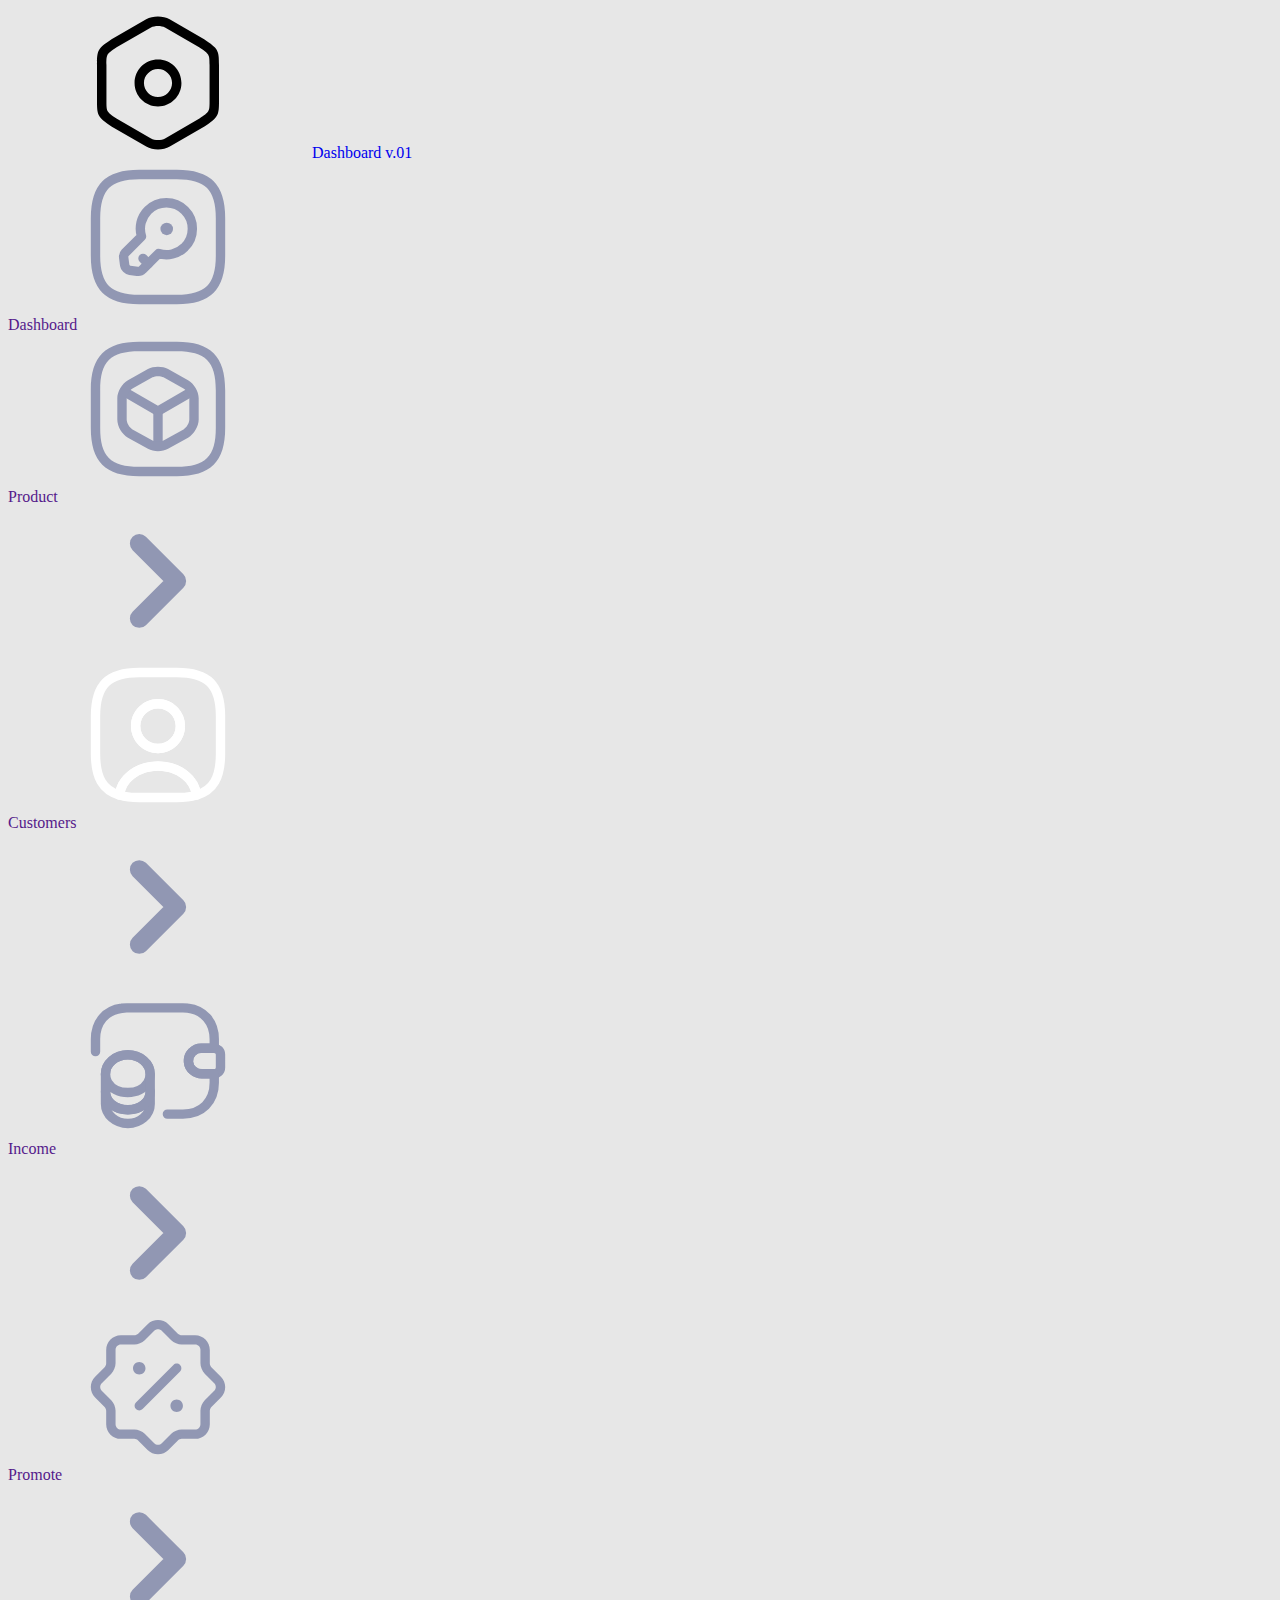
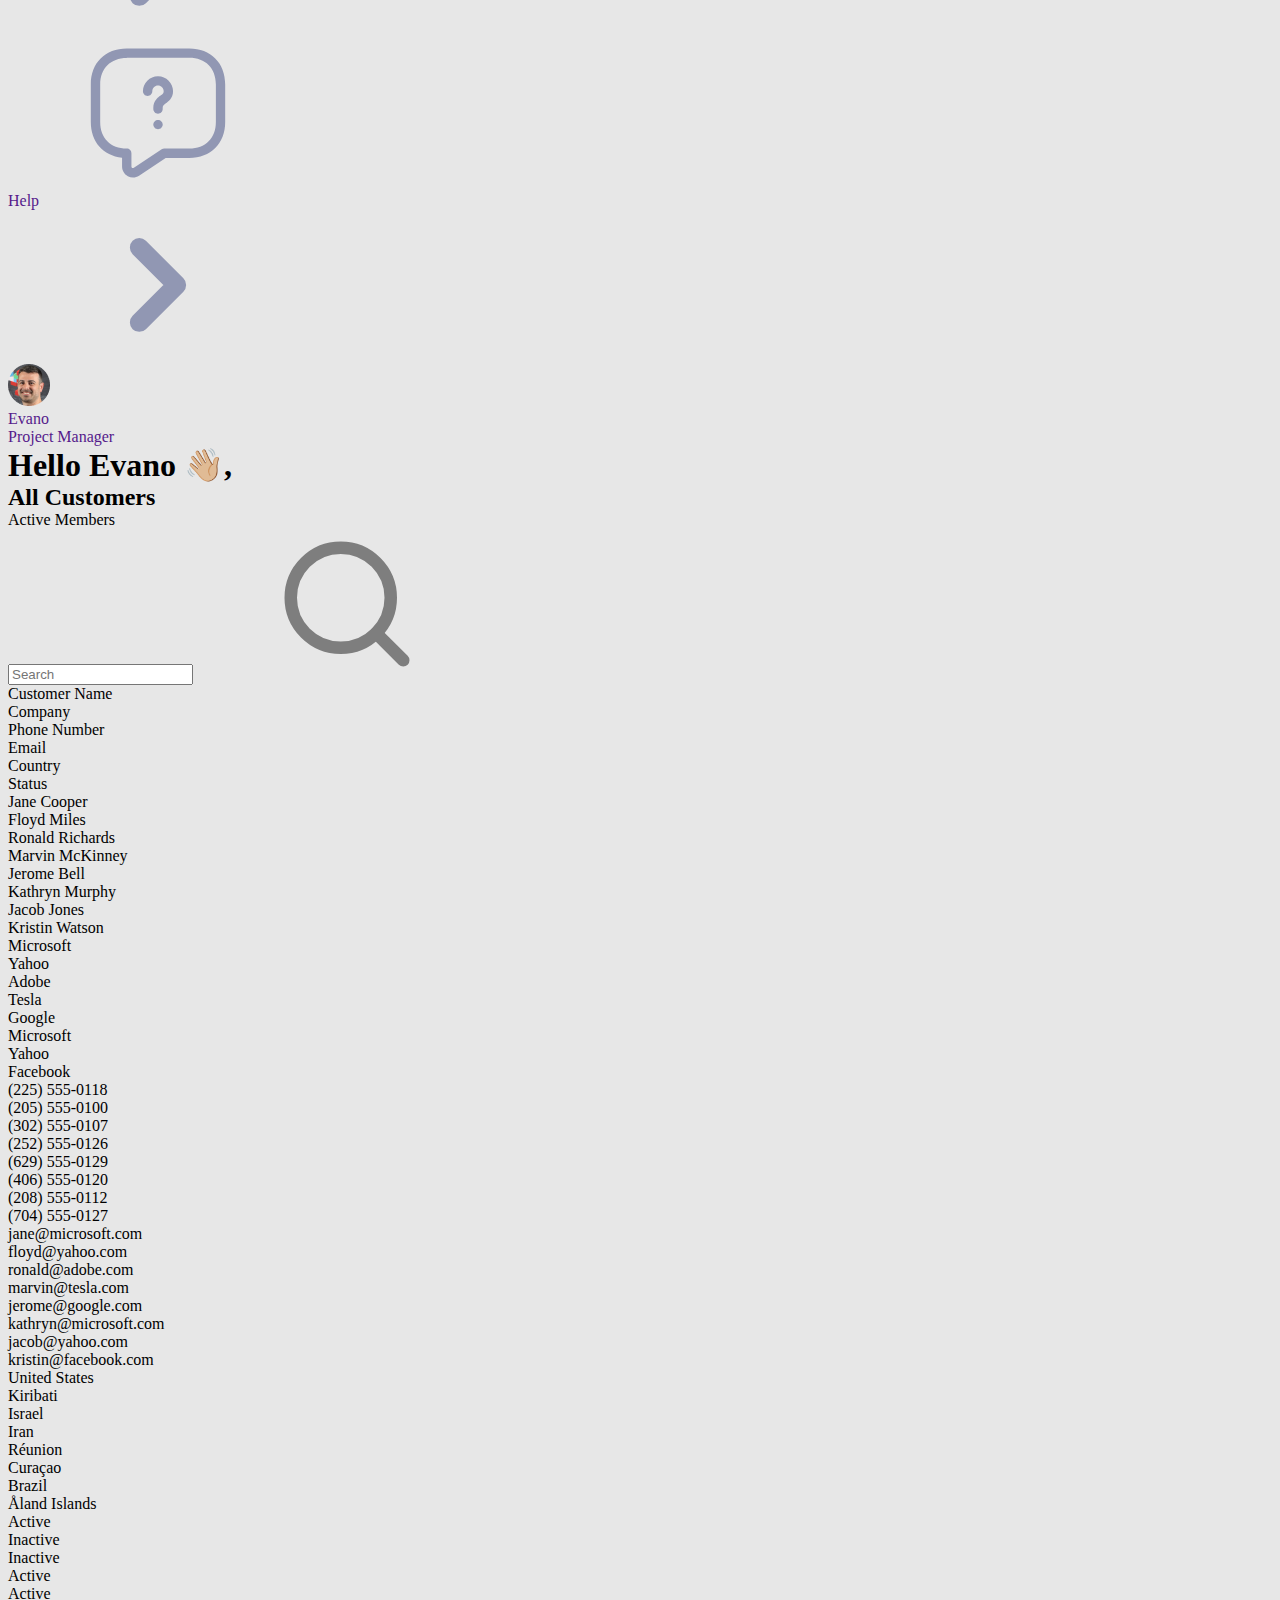
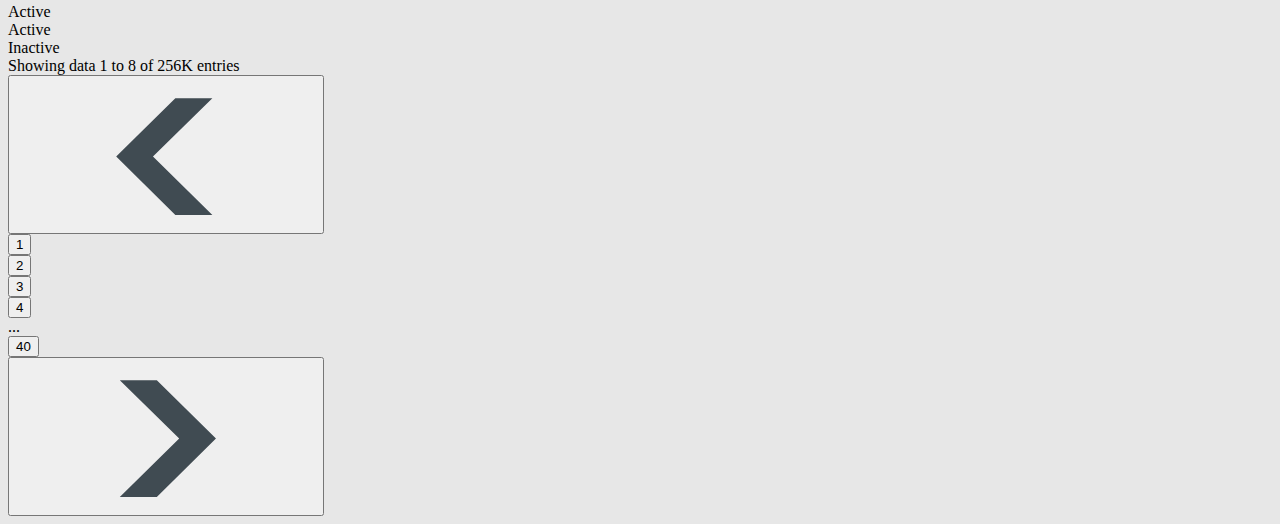
==== index.html @ 3031f9e2 "add markup, files, settings" ====
<!DOCTYPE html>
<html lang="en">
  <head>
    <meta charset="UTF-8" />
    <meta http-equiv="X-UA-Compatible" content="IE=edge" />
    <meta name="viewport" content="width=device-width, initial-scale=1.0" />
    <title>Dashboard</title>
    <link rel="stylesheet" href="./css/main.min.css" />
  </head>
  <body>
    <section class="main-section">
      <div class="menu">
        <nav class="menu__navigation">
          <a href="index.html" class="menu__logo link">
            <svg class="menu__logo-icon">
              <use href="./images/sprite.svg#logo-icon"></use>
            </svg>
            <span class="menu__logo-text">Dashboard</span>
            <span class="menu__logo-version">v.01</span>
          </a>

          <ul class="menu__list list">
            <li class="menu__list-item">
              <a href="" class="link">
                <svg><use href="./images/sprite.svg#dashboard-icon"></use></svg>
                <p>Dashboard</p>
              </a>
            </li>
            <li class="menu__list-item">
              <a href="" class="link">
                <svg><use href="./images/sprite.svg#product-icon"></use></svg>
                <p>Product</p>
                <svg>
                  <use href="./images/sprite.svg#menu-arrow-icon"></use>
                </svg>
              </a>
            </li>
            <li class="menu__list-item">
              <a href="" class="link">
                <svg><use href="./images/sprite.svg#customers-icon"></use></svg>
                <p>Customers</p>
                <svg>
                  <use href="./images/sprite.svg#menu-arrow-icon"></use>
                </svg>
              </a>
            </li>
            <li class="menu__list-item">
              <a href="" class="link">
                <svg><use href="./images/sprite.svg#income-icon"></use></svg>
                <p>Income</p>
                <svg>
                  <use href="./images/sprite.svg#menu-arrow-icon"></use>
                </svg>
              </a>
            </li>
            <li class="menu__list-item">
              <a href="" class="link">
                <svg><use href="./images/sprite.svg#promote-icon"></use></svg>
                <p>Promote</p>
                <svg>
                  <use href="./images/sprite.svg#menu-arrow-icon"></use>
                </svg>
              </a>
            </li>
            <li class="menu__list-item">
              <a href="" class="link">
                <svg><use href="./images/sprite.svg#help-icon"></use></svg>
                <p>Help</p>
                <svg>
                  <use href="./images/sprite.svg#menu-arrow-icon"></use>
                </svg>
              </a>
            </li>
          </ul>
        </nav>

        <div class="menu__user">
          <a href="" class="link">
            <img
              class="menu__user-photo"
              src="./images/user-photo.png"
              alt="user-photo"
            />
            <p class="menu__user-name">Evano</p>
            <p class="menu__user-position">Project Manager</p>
          </a>
        </div>
      </div>

      <div class="main">
        <h1 class="main__greeting">Hello Evano 👋🏼,</h1>

        <div class="main__customers">
          <div class="main__customers-header">
            <h2 class="main__customers-title">All Customers</h2>
            <p class="main__customers-active">Active Members</p>

            <div class="main__customers-input-div">
              <input
                type="text"
                class="main__customers-input"
                placeholder="Search"
              />
              <svg class="main__customers-input-icon">
                <use href="./images/sprite.svg#search-icon"></use>
              </svg>
            </div>
          </div>

          <div class="main__customers-main">
            <ul class="main__customers-column-names list">
              <li class="main__customers-column-name-item">
                <p>Customer Name</p>
              </li>
              <li class="main__customers-column-name-item">
                <p>Company</p>
              </li>
              <li class="main__customers-column-name-item">
                <p>Phone Number</p>
              </li>
              <li class="main__customers-column-name-item">
                <p>Email</p>
              </li>
              <li class="main__customers-column-name-item">
                <p>Country</p>
              </li>
              <li class="main__customers-column-name-item">
                <p>Status</p>
              </li>
            </ul>

            <ul class="main__customers-columns list">
              <li class="main__customers-column-values">
                <ul class="list">
                  <li class="main__customers-column-item-value">
                    <p>Jane Cooper</p>
                  </li>
                  <li class="main__customers-column-item-value">
                    <p>Floyd Miles</p>
                  </li>
                  <li class="main__customers-column-item-value">
                    <p>Ronald Richards</p>
                  </li>
                  <li class="main__customers-column-item-value">
                    <p>Marvin McKinney</p>
                  </li>
                  <li class="main__customers-column-item-value">
                    <p>Jerome Bell</p>
                  </li>
                  <li class="main__customers-column-item-value">
                    <p>Kathryn Murphy</p>
                  </li>
                  <li class="main__customers-column-item-value">
                    <p>Jacob Jones</p>
                  </li>
                  <li class="main__customers-column-item-value">
                    <p>Kristin Watson</p>
                  </li>
                </ul>
              </li>
              <li class="main__customers-column-values">
                <ul class="list">
                  <li class="main__customers-column-item-value">
                    <p>Microsoft</p>
                  </li>
                  <li class="main__customers-column-item-value">
                    <p>Yahoo</p>
                  </li>
                  <li class="main__customers-column-item-value">
                    <p>Adobe</p>
                  </li>
                  <li class="main__customers-column-item-value">
                    <p>Tesla</p>
                  </li>
                  <li class="main__customers-column-item-value">
                    <p>Google</p>
                  </li>
                  <li class="main__customers-column-item-value">
                    <p>Microsoft</p>
                  </li>
                  <li class="main__customers-column-item-value">
                    <p>Yahoo</p>
                  </li>
                  <li class="main__customers-column-item-value">
                    <p>Facebook</p>
                  </li>
                </ul>
              </li>
              <li class="main__customers-column-values">
                <ul class="list">
                  <li class="main__customers-column-item-value">
                    <p>(225) 555-0118</p>
                  </li>
                  <li class="main__customers-column-item-value">
                    <p>(205) 555-0100</p>
                  </li>
                  <li class="main__customers-column-item-value">
                    <p>(302) 555-0107</p>
                  </li>
                  <li class="main__customers-column-item-value">
                    <p>(252) 555-0126</p>
                  </li>
                  <li class="main__customers-column-item-value">
                    <p>(629) 555-0129</p>
                  </li>
                  <li class="main__customers-column-item-value">
                    <p>(406) 555-0120</p>
                  </li>
                  <li class="main__customers-column-item-value">
                    <p>(208) 555-0112</p>
                  </li>
                  <li class="main__customers-column-item-value">
                    <p>(704) 555-0127</p>
                  </li>
                </ul>
              </li>
              <li class="main__customers-column-values">
                <ul class="list">
                  <li class="main__customers-column-item-value">
                    <p>jane@microsoft.com</p>
                  </li>
                  <li class="main__customers-column-item-value">
                    <p>floyd@yahoo.com</p>
                  </li>
                  <li class="main__customers-column-item-value">
                    <p>ronald@adobe.com</p>
                  </li>
                  <li class="main__customers-column-item-value">
                    <p>marvin@tesla.com</p>
                  </li>
                  <li class="main__customers-column-item-value">
                    <p>jerome@google.com</p>
                  </li>
                  <li class="main__customers-column-item-value">
                    <p>kathryn@microsoft.com</p>
                  </li>
                  <li class="main__customers-column-item-value">
                    <p>jacob@yahoo.com</p>
                  </li>
                  <li class="main__customers-column-item-value">
                    <p>kristin@facebook.com</p>
                  </li>
                </ul>
              </li>
              <li class="main__customers-column-values">
                <ul class="list">
                  <li class="main__customers-column-item-value">
                    <p>United States</p>
                  </li>
                  <li class="main__customers-column-item-value">
                    <p>Kiribati</p>
                  </li>
                  <li class="main__customers-column-item-value">
                    <p>Israel</p>
                  </li>
                  <li class="main__customers-column-item-value"><p>Iran</p></li>
                  <li class="main__customers-column-item-value">
                    <p>Réunion</p>
                  </li>
                  <li class="main__customers-column-item-value">
                    <p>Curaçao</p>
                  </li>
                  <li class="main__customers-column-item-value">
                    <p>Brazil</p>
                  </li>
                  <li class="main__customers-column-item-value">
                    <p>Åland Islands</p>
                  </li>
                </ul>
              </li>
              <li class="main__customers-column-values">
                <ul class="list">
                  <li class="main__customers-column-item-value">
                    <p>Active</p>
                  </li>
                  <li class="main__customers-column-item-value">
                    <p>Inactive</p>
                  </li>
                  <li class="main__customers-column-item-value">
                    <p>Inactive</p>
                  </li>
                  <li class="main__customers-column-item-value">
                    <p>Active</p>
                  </li>
                  <li class="main__customers-column-item-value">
                    <p>Active</p>
                  </li>
                  <li class="main__customers-column-item-value">
                    <p>Active</p>
                  </li>
                  <li class="main__customers-column-item-value">
                    <p>Active</p>
                  </li>
                  <li class="main__customers-column-item-value">
                    <p>Inactive</p>
                  </li>
                </ul>
              </li>
            </ul>
          </div>

          <div class="main__customers-footer">
            <p class="main__showing-data">
              Showing data 1 to 8 of 256K entries
            </p>

            <ul class="main__pagination list">
              <li class="main__pagination-item">
                <button class="main__pagination-btn">
                  <svg>
                    <use href="./images/sprite.svg#page-left-icon"></use>
                  </svg>
                </button>
              </li>
              <li class="main__pagination-item">
                <button class="main__pagination-btn">1</button>
              </li>
              <li class="main__pagination-item">
                <button class="main__pagination-btn">2</button>
              </li>
              <li class="main__pagination-item">
                <button class="main__pagination-btn">3</button>
              </li>
              <li class="main__pagination-item">
                <button class="main__pagination-btn">4</button>
              </li>
              <li class="main__pagination-item">...</li>
              <li class="main__pagination-item">
                <button class="main__pagination-btn">40</button>
              </li>
              <li class="main__pagination-item">
                <button class="main__pagination-btn">
                  <svg>
                    <use href="./images/sprite.svg#page-right-icon"></use>
                  </svg>
                </button>
              </li>
            </ul>
          </div>
        </div>
      </div>
    </section>
  </body>
</html>
---- css/main.min.css ----
:root{--color-contrast: #5932EA;--dark-text-color: #000;--primary-transition: 250ms cubic-bezier(0.4, 0, 0.2, 1);--primary-transition-dur: 250ms;--primary-transition-timing-func: cubic-bezier(0.4, 0, 0.2, 1)}.visually-hidden{position:absolute;white-space:nowrap;width:1px;height:1px;overflow:hidden;border:0;padding:0;clip:rect(0 0 0 0);clip-path:inset(50%);margin:-1px}body{background-color:#e7e7e7}h1,h2,h3,h4,h5,h6,p{margin-top:0;margin-bottom:0}ul{margin-top:0;margin-bottom:0;padding-left:0}.img{display:block;max-width:100%;height:auto}.link{text-decoration:none}.list{list-style:none}.button{cursor:pointer;border:none}/*# sourceMappingURL=main.min.css.map */
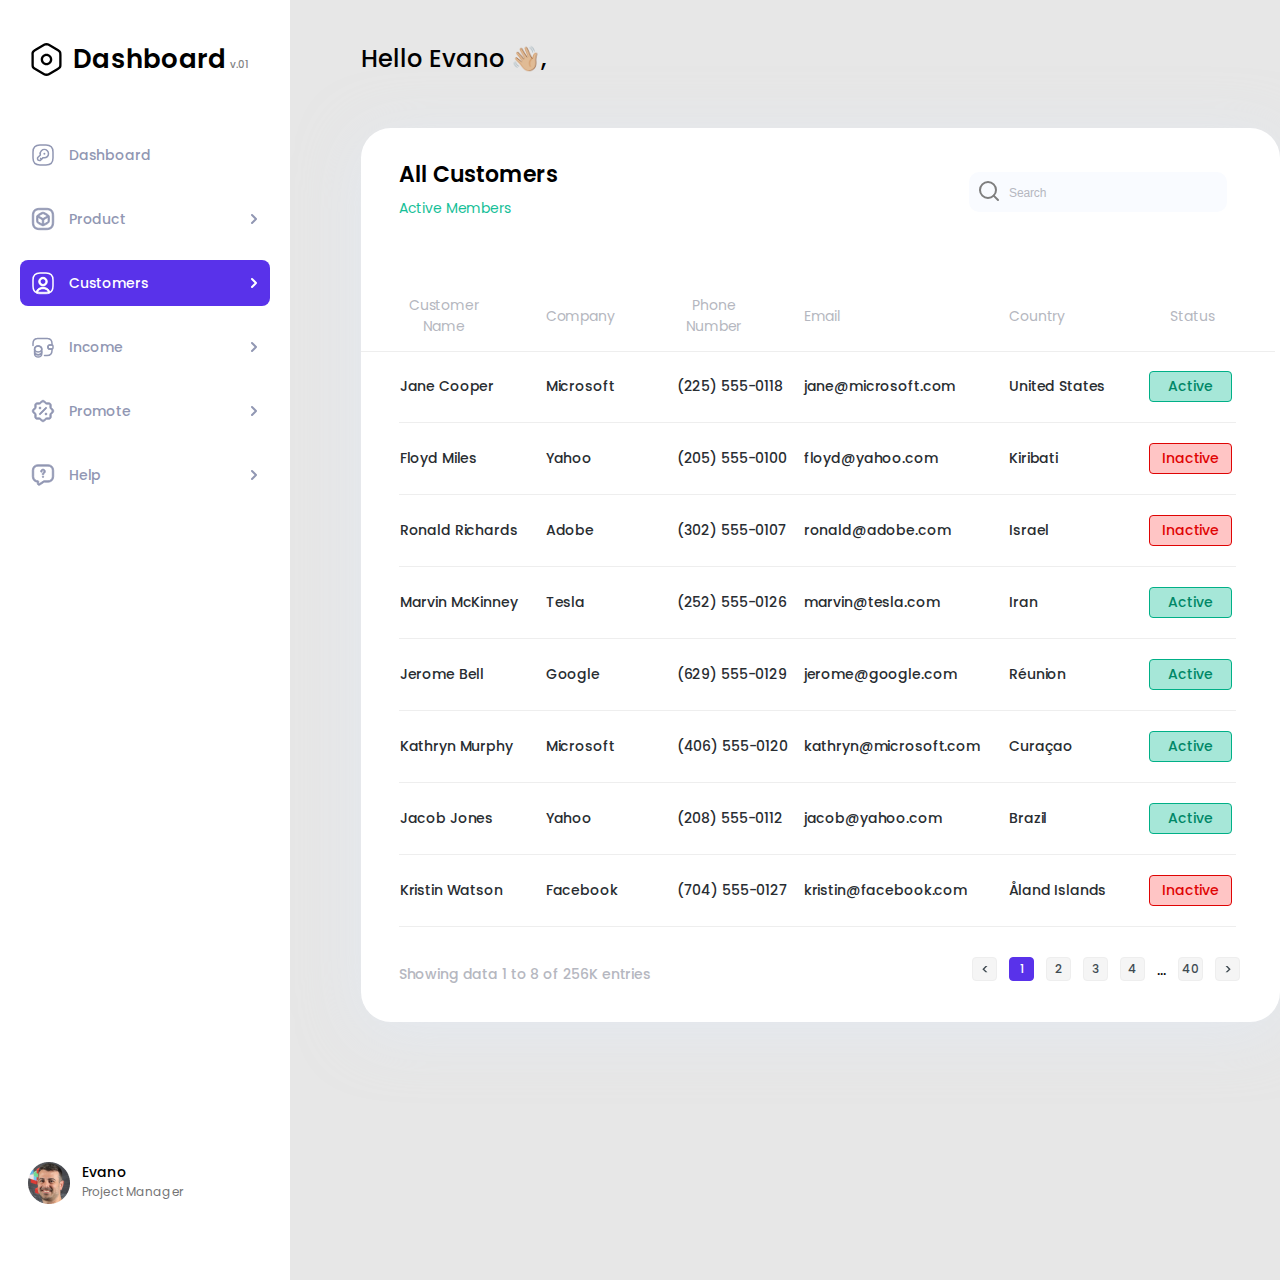
==== commit d5c98ad9: "desktop styles" ====
--- a/index.html
+++ b/index.html
@@ -5,68 +5,88 @@
     <meta http-equiv="X-UA-Compatible" content="IE=edge" />
     <meta name="viewport" content="width=device-width, initial-scale=1.0" />
     <title>Dashboard</title>
+    <link rel="preconnect" href="https://fonts.googleapis.com" />
+    <link rel="preconnect" href="https://fonts.gstatic.com" crossorigin />
+    <link
+      href="https://fonts.googleapis.com/css2?family=Poppins:wght@400;500;600&display=swap"
+      rel="stylesheet"
+    />
     <link rel="stylesheet" href="./css/main.min.css" />
   </head>
   <body>
     <section class="main-section">
       <div class="menu">
         <nav class="menu__navigation">
-          <a href="index.html" class="menu__logo link">
-            <svg class="menu__logo-icon">
-              <use href="./images/sprite.svg#logo-icon"></use>
-            </svg>
-            <span class="menu__logo-text">Dashboard</span>
-            <span class="menu__logo-version">v.01</span>
-          </a>
+          <div class="menu__logo">
+            <a href="index.html" class="menu__logo-link link">
+              <svg class="menu__logo-icon">
+                <use href="./images/sprite.svg#logo-icon"></use>
+              </svg>
+              <p class="menu__logo-text">Dashboard</p>
+            </a>
+            <p class="menu__logo-version">v.01</p>
+          </div>
 
           <ul class="menu__list list">
             <li class="menu__list-item">
-              <a href="" class="link">
-                <svg><use href="./images/sprite.svg#dashboard-icon"></use></svg>
-                <p>Dashboard</p>
-              </a>
-            </li>
-            <li class="menu__list-item">
-              <a href="" class="link">
-                <svg><use href="./images/sprite.svg#product-icon"></use></svg>
-                <p>Product</p>
-                <svg>
-                  <use href="./images/sprite.svg#menu-arrow-icon"></use>
-                </svg>
-              </a>
-            </li>
-            <li class="menu__list-item">
-              <a href="" class="link">
-                <svg><use href="./images/sprite.svg#customers-icon"></use></svg>
-                <p>Customers</p>
-                <svg>
-                  <use href="./images/sprite.svg#menu-arrow-icon"></use>
-                </svg>
-              </a>
-            </li>
-            <li class="menu__list-item">
-              <a href="" class="link">
-                <svg><use href="./images/sprite.svg#income-icon"></use></svg>
-                <p>Income</p>
-                <svg>
-                  <use href="./images/sprite.svg#menu-arrow-icon"></use>
-                </svg>
-              </a>
-            </li>
-            <li class="menu__list-item">
-              <a href="" class="link">
-                <svg><use href="./images/sprite.svg#promote-icon"></use></svg>
-                <p>Promote</p>
-                <svg>
-                  <use href="./images/sprite.svg#menu-arrow-icon"></use>
-                </svg>
-              </a>
-            </li>
-            <li class="menu__list-item">
-              <a href="" class="link">
-                <svg><use href="./images/sprite.svg#help-icon"></use></svg>
-                <p>Help</p>
-                <svg>
+              <a href="" class="menu__list-link link">
+                <svg class="menu__list-icon">
+                  <use href="./images/sprite.svg#dashboard-icon"></use>
+                </svg>
+                <p class="menu__list-text">Dashboard</p>
+              </a>
+            </li>
+            <li class="menu__list-item">
+              <a href="" class="menu__list-link link">
+                <svg class="menu__list-icon">
+                  <use href="./images/sprite.svg#product-icon"></use>
+                </svg>
+                <p class="menu__list-text">Product</p>
+                <svg class="menu__list-arrow">
+                  <use href="./images/sprite.svg#menu-arrow-icon"></use>
+                </svg>
+              </a>
+            </li>
+            <li class="menu__list-item menu__list-item_pushed">
+              <a href="" class="menu__list-link link">
+                <svg class="menu__list-icon">
+                  <use href="./images/sprite.svg#customers-icon"></use>
+                </svg>
+                <p class="menu__list-text">Customers</p>
+                <svg class="menu__list-arrow">
+                  <use href="./images/sprite.svg#menu-arrow-icon"></use>
+                </svg>
+              </a>
+            </li>
+            <li class="menu__list-item">
+              <a href="" class="menu__list-link link">
+                <svg class="menu__list-icon">
+                  <use href="./images/sprite.svg#income-icon"></use>
+                </svg>
+                <p class="menu__list-text">Income</p>
+                <svg class="menu__list-arrow">
+                  <use href="./images/sprite.svg#menu-arrow-icon"></use>
+                </svg>
+              </a>
+            </li>
+            <li class="menu__list-item">
+              <a href="" class="menu__list-link link">
+                <svg class="menu__list-icon">
+                  <use href="./images/sprite.svg#promote-icon"></use>
+                </svg>
+                <p class="menu__list-text">Promote</p>
+                <svg class="menu__list-arrow">
+                  <use href="./images/sprite.svg#menu-arrow-icon"></use>
+                </svg>
+              </a>
+            </li>
+            <li class="menu__list-item">
+              <a href="" class="menu__list-link link">
+                <svg class="menu__list-icon">
+                  <use href="./images/sprite.svg#help-icon"></use>
+                </svg>
+                <p class="menu__list-text">Help</p>
+                <svg class="menu__list-arrow">
                   <use href="./images/sprite.svg#menu-arrow-icon"></use>
                 </svg>
               </a>
@@ -75,14 +95,16 @@
         </nav>
 
         <div class="menu__user">
-          <a href="" class="link">
+          <a href="" class="menu__user-link link">
             <img
               class="menu__user-photo"
               src="./images/user-photo.png"
               alt="user-photo"
             />
-            <p class="menu__user-name">Evano</p>
-            <p class="menu__user-position">Project Manager</p>
+            <div class="menu__user-text">
+              <p class="menu__user-name">Evano</p>
+              <p class="menu__user-position">Project Manager</p>
+            </div>
           </a>
         </div>
       </div>
@@ -92,8 +114,10 @@
 
         <div class="main__customers">
           <div class="main__customers-header">
-            <h2 class="main__customers-title">All Customers</h2>
-            <p class="main__customers-active">Active Members</p>
+            <div class="main__customers-text">
+              <h2 class="main__customers-title">All Customers</h2>
+              <p class="main__customers-active">Active Members</p>
+            </div>
 
             <div class="main__customers-input-div">
               <input
@@ -108,195 +132,96 @@
           </div>
 
           <div class="main__customers-main">
-            <ul class="main__customers-column-names list">
-              <li class="main__customers-column-name-item">
-                <p>Customer Name</p>
-              </li>
-              <li class="main__customers-column-name-item">
-                <p>Company</p>
-              </li>
-              <li class="main__customers-column-name-item">
-                <p>Phone Number</p>
-              </li>
-              <li class="main__customers-column-name-item">
-                <p>Email</p>
-              </li>
-              <li class="main__customers-column-name-item">
-                <p>Country</p>
-              </li>
-              <li class="main__customers-column-name-item">
-                <p>Status</p>
-              </li>
-            </ul>
-
-            <ul class="main__customers-columns list">
-              <li class="main__customers-column-values">
-                <ul class="list">
-                  <li class="main__customers-column-item-value">
-                    <p>Jane Cooper</p>
-                  </li>
-                  <li class="main__customers-column-item-value">
-                    <p>Floyd Miles</p>
-                  </li>
-                  <li class="main__customers-column-item-value">
-                    <p>Ronald Richards</p>
-                  </li>
-                  <li class="main__customers-column-item-value">
-                    <p>Marvin McKinney</p>
-                  </li>
-                  <li class="main__customers-column-item-value">
-                    <p>Jerome Bell</p>
-                  </li>
-                  <li class="main__customers-column-item-value">
-                    <p>Kathryn Murphy</p>
-                  </li>
-                  <li class="main__customers-column-item-value">
-                    <p>Jacob Jones</p>
-                  </li>
-                  <li class="main__customers-column-item-value">
-                    <p>Kristin Watson</p>
-                  </li>
-                </ul>
-              </li>
-              <li class="main__customers-column-values">
-                <ul class="list">
-                  <li class="main__customers-column-item-value">
-                    <p>Microsoft</p>
-                  </li>
-                  <li class="main__customers-column-item-value">
-                    <p>Yahoo</p>
-                  </li>
-                  <li class="main__customers-column-item-value">
-                    <p>Adobe</p>
-                  </li>
-                  <li class="main__customers-column-item-value">
-                    <p>Tesla</p>
-                  </li>
-                  <li class="main__customers-column-item-value">
-                    <p>Google</p>
-                  </li>
-                  <li class="main__customers-column-item-value">
-                    <p>Microsoft</p>
-                  </li>
-                  <li class="main__customers-column-item-value">
-                    <p>Yahoo</p>
-                  </li>
-                  <li class="main__customers-column-item-value">
-                    <p>Facebook</p>
-                  </li>
-                </ul>
-              </li>
-              <li class="main__customers-column-values">
-                <ul class="list">
-                  <li class="main__customers-column-item-value">
-                    <p>(225) 555-0118</p>
-                  </li>
-                  <li class="main__customers-column-item-value">
-                    <p>(205) 555-0100</p>
-                  </li>
-                  <li class="main__customers-column-item-value">
-                    <p>(302) 555-0107</p>
-                  </li>
-                  <li class="main__customers-column-item-value">
-                    <p>(252) 555-0126</p>
-                  </li>
-                  <li class="main__customers-column-item-value">
-                    <p>(629) 555-0129</p>
-                  </li>
-                  <li class="main__customers-column-item-value">
-                    <p>(406) 555-0120</p>
-                  </li>
-                  <li class="main__customers-column-item-value">
-                    <p>(208) 555-0112</p>
-                  </li>
-                  <li class="main__customers-column-item-value">
-                    <p>(704) 555-0127</p>
-                  </li>
-                </ul>
-              </li>
-              <li class="main__customers-column-values">
-                <ul class="list">
-                  <li class="main__customers-column-item-value">
-                    <p>jane@microsoft.com</p>
-                  </li>
-                  <li class="main__customers-column-item-value">
-                    <p>floyd@yahoo.com</p>
-                  </li>
-                  <li class="main__customers-column-item-value">
-                    <p>ronald@adobe.com</p>
-                  </li>
-                  <li class="main__customers-column-item-value">
-                    <p>marvin@tesla.com</p>
-                  </li>
-                  <li class="main__customers-column-item-value">
-                    <p>jerome@google.com</p>
-                  </li>
-                  <li class="main__customers-column-item-value">
-                    <p>kathryn@microsoft.com</p>
-                  </li>
-                  <li class="main__customers-column-item-value">
-                    <p>jacob@yahoo.com</p>
-                  </li>
-                  <li class="main__customers-column-item-value">
-                    <p>kristin@facebook.com</p>
-                  </li>
-                </ul>
-              </li>
-              <li class="main__customers-column-values">
-                <ul class="list">
-                  <li class="main__customers-column-item-value">
-                    <p>United States</p>
-                  </li>
-                  <li class="main__customers-column-item-value">
-                    <p>Kiribati</p>
-                  </li>
-                  <li class="main__customers-column-item-value">
-                    <p>Israel</p>
-                  </li>
-                  <li class="main__customers-column-item-value"><p>Iran</p></li>
-                  <li class="main__customers-column-item-value">
-                    <p>Réunion</p>
-                  </li>
-                  <li class="main__customers-column-item-value">
-                    <p>Curaçao</p>
-                  </li>
-                  <li class="main__customers-column-item-value">
-                    <p>Brazil</p>
-                  </li>
-                  <li class="main__customers-column-item-value">
-                    <p>Åland Islands</p>
-                  </li>
-                </ul>
-              </li>
-              <li class="main__customers-column-values">
-                <ul class="list">
-                  <li class="main__customers-column-item-value">
-                    <p>Active</p>
-                  </li>
-                  <li class="main__customers-column-item-value">
-                    <p>Inactive</p>
-                  </li>
-                  <li class="main__customers-column-item-value">
-                    <p>Inactive</p>
-                  </li>
-                  <li class="main__customers-column-item-value">
-                    <p>Active</p>
-                  </li>
-                  <li class="main__customers-column-item-value">
-                    <p>Active</p>
-                  </li>
-                  <li class="main__customers-column-item-value">
-                    <p>Active</p>
-                  </li>
-                  <li class="main__customers-column-item-value">
-                    <p>Active</p>
-                  </li>
-                  <li class="main__customers-column-item-value">
-                    <p>Inactive</p>
-                  </li>
-                </ul>
-              </li>
-            </ul>
+            <table class="main__customers-table">
+              <thead>
+                <tr class="main__customers-table-titles">
+                  <th class="main__customers-table-title-name">
+                    Customer Name
+                  </th>
+                  <th class="main__customers-table-title-company">Company</th>
+                  <th class="main__customers-table-title-phone">
+                    Phone Number
+                  </th>
+                  <th class="main__customers-table-title-email">Email</th>
+                  <th class="main__customers-table-title-country">Country</th>
+                  <th class="main__customers-table-title-status">Status</th>
+                </tr>
+              </thead>
+
+              <tbody>
+                <tr class="main__customers-table-item">
+                  <td>Jane Cooper</td>
+                  <td>Microsoft</td>
+                  <td>(225) 555-0118</td>
+                  <td>jane@microsoft.com</td>
+                  <td>United States</td>
+                  <td class="main__customers-table-item_active">Active</td>
+                </tr>
+
+                <tr class="main__customers-table-item">
+                  <td>Floyd Miles</td>
+                  <td>Yahoo</td>
+                  <td>(205) 555-0100</td>
+                  <td>floyd@yahoo.com</td>
+                  <td>Kiribati</td>
+                  <td class="main__customers-table-item_inactive">Inactive</td>
+                </tr>
+
+                <tr class="main__customers-table-item">
+                  <td>Ronald Richards</td>
+                  <td>Adobe</td>
+                  <td>(302) 555-0107</td>
+                  <td>ronald@adobe.com</td>
+                  <td>Israel</td>
+                  <td class="main__customers-table-item_inactive">Inactive</td>
+                </tr>
+
+                <tr class="main__customers-table-item">
+                  <td>Marvin McKinney</td>
+                  <td>Tesla</td>
+                  <td>(252) 555-0126</td>
+                  <td>marvin@tesla.com</td>
+                  <td>Iran</td>
+                  <td class="main__customers-table-item_active">Active</td>
+                </tr>
+
+                <tr class="main__customers-table-item">
+                  <td>Jerome Bell</td>
+                  <td>Google</td>
+                  <td>(629) 555-0129</td>
+                  <td>jerome@google.com</td>
+                  <td>Réunion</td>
+                  <td class="main__customers-table-item_active">Active</td>
+                </tr>
+
+                <tr class="main__customers-table-item">
+                  <td>Kathryn Murphy</td>
+                  <td>Microsoft</td>
+                  <td>(406) 555-0120</td>
+                  <td>kathryn@microsoft.com</td>
+                  <td>Curaçao</td>
+                  <td class="main__customers-table-item_active">Active</td>
+                </tr>
+
+                <tr class="main__customers-table-item">
+                  <td>Jacob Jones</td>
+                  <td>Yahoo</td>
+                  <td>(208) 555-0112</td>
+                  <td>jacob@yahoo.com</td>
+                  <td>Brazil</td>
+                  <td class="main__customers-table-item_active">Active</td>
+                </tr>
+
+                <tr class="main__customers-table-item">
+                  <td>Kristin Watson</td>
+                  <td>Facebook</td>
+                  <td>(704) 555-0127</td>
+                  <td>kristin@facebook.com</td>
+                  <td>Åland Islands</td>
+                  <td class="main__customers-table-item_inactive">Inactive</td>
+                </tr>
+              </tbody>
+            </table>
           </div>
 
           <div class="main__customers-footer">
@@ -306,31 +231,35 @@
 
             <ul class="main__pagination list">
               <li class="main__pagination-item">
-                <button class="main__pagination-btn">
-                  <svg>
+                <button class="main__pagination-btn button">
+                  <svg class="main__pagination-left-icon">
                     <use href="./images/sprite.svg#page-left-icon"></use>
                   </svg>
                 </button>
               </li>
               <li class="main__pagination-item">
-                <button class="main__pagination-btn">1</button>
-              </li>
-              <li class="main__pagination-item">
-                <button class="main__pagination-btn">2</button>
-              </li>
-              <li class="main__pagination-item">
-                <button class="main__pagination-btn">3</button>
-              </li>
-              <li class="main__pagination-item">
-                <button class="main__pagination-btn">4</button>
+                <button
+                  class="main__pagination-btn main__pagination-btn_current button"
+                >
+                  1
+                </button>
+              </li>
+              <li class="main__pagination-item">
+                <button class="main__pagination-btn button">2</button>
+              </li>
+              <li class="main__pagination-item">
+                <button class="main__pagination-btn button">3</button>
+              </li>
+              <li class="main__pagination-item">
+                <button class="main__pagination-btn button">4</button>
               </li>
               <li class="main__pagination-item">...</li>
               <li class="main__pagination-item">
-                <button class="main__pagination-btn">40</button>
-              </li>
-              <li class="main__pagination-item">
-                <button class="main__pagination-btn">
-                  <svg>
+                <button class="main__pagination-btn button">40</button>
+              </li>
+              <li class="main__pagination-item">
+                <button class="main__pagination-btn button">
+                  <svg class="main__pagination-right-icon">
                     <use href="./images/sprite.svg#page-right-icon"></use>
                   </svg>
                 </button>
@@ -340,5 +269,7 @@
         </div>
       </div>
     </section>
+
+    <script src="./index.js"></script>
   </body>
 </html>
--- a/css/main.min.css
+++ b/css/main.min.css
@@ -1 +1 @@
-:root{--color-contrast: #5932EA;--dark-text-color: #000;--primary-transition: 250ms cubic-bezier(0.4, 0, 0.2, 1);--primary-transition-dur: 250ms;--primary-transition-timing-func: cubic-bezier(0.4, 0, 0.2, 1)}.visually-hidden{position:absolute;white-space:nowrap;width:1px;height:1px;overflow:hidden;border:0;padding:0;clip:rect(0 0 0 0);clip-path:inset(50%);margin:-1px}body{background-color:#e7e7e7}h1,h2,h3,h4,h5,h6,p{margin-top:0;margin-bottom:0}ul{margin-top:0;margin-bottom:0;padding-left:0}.img{display:block;max-width:100%;height:auto}.link{text-decoration:none}.list{list-style:none}.button{cursor:pointer;border:none}/*# sourceMappingURL=main.min.css.map */+:root{--color-contrast: #5932EA;--dark-text-color: #000;--primary-transition: 250ms cubic-bezier(0.4, 0, 0.2, 1)}.visually-hidden{position:absolute;white-space:nowrap;width:1px;height:1px;overflow:hidden;border:0;padding:0;clip:rect(0 0 0 0);clip-path:inset(50%);margin:-1px}body{background-color:#e7e7e7;font-family:"Poppins",sans-serif;margin:0}h1,h2,h3,h4,h5,h6,p{margin-top:0;margin-bottom:0}ul{margin-top:0;margin-bottom:0;padding-left:0}th{font-weight:normal;padding-bottom:14px}.img{display:block;max-width:100%;height:auto}.link{text-decoration:none}.list{list-style:none}.button{font-family:inherit;cursor:pointer;border:none}.main-section{display:flex}.main__customers{background:#fff;box-shadow:0px 10px 60px rgba(226,236,249,.5);border-radius:30px;margin-left:71px;margin-top:51px;margin-bottom:258px}.menu__logo{display:flex;align-items:last baseline;margin-top:40px;margin-bottom:53px;margin-left:28px}.menu__logo-link{display:flex;align-items:center;gap:8px}.menu__logo-icon{width:37px;height:37px}.menu__logo-text{font-style:normal;font-weight:600;font-size:26px;line-height:39px;letter-spacing:.01em;color:var(--dark-text-color)}.menu__logo-version{font-style:normal;font-weight:500;font-size:10px;line-height:15px;letter-spacing:-0.01em;color:#838383;padding-left:4px}.main__greeting{font-style:normal;font-weight:500;font-size:24px;line-height:36px;color:var(--dark-text-color);margin-left:71px;margin-top:41px}.menu{position:relative;width:306px;background-color:#fff}.menu__list{display:flex;flex-direction:column;gap:18px}.menu__list-item{width:250px;height:46px;background:inherit;border-radius:8px;margin-left:auto;margin-right:auto;transition:var(--primary-transition)}.menu__list-item:is(:hover,:focus){background-color:var(--color-contrast)}.menu__list-item_pushed{background-color:var(--color-contrast)}.menu__list-item_pushed .menu__list-text{color:#fff}.menu__list-item_pushed .menu__list-icon,.menu__list-item_pushed .menu__list-arrow{fill:#fff;stroke:#fff}.menu__list-link{width:250px;display:flex;align-items:center;width:100%;height:100%}.menu__list-icon{display:block;width:24px;height:24px;margin-left:11px;fill:#9197b3;stroke:#9197b3;transition:var(--primary-transition)}.menu__list-item:hover .menu__list-icon,.menu__list-item:focus .menu__list-icon{fill:#fff;stroke:#fff}.menu__list-text{font-style:normal;font-weight:500;font-size:14px;line-height:21px;letter-spacing:-0.01em;color:#9197b3;margin-left:14px;transition:var(--primary-transition)}.menu__list-item:hover .menu__list-text,.menu__list-item:focus .menu__list-text{color:#fff}.menu__list-arrow{display:block;width:16px;height:16px;margin-left:auto;margin-right:8px;fill:#9197b3;stroke:#9197b3;transition:var(--primary-transition)}.menu__list-item:hover .menu__list-arrow,.menu__list-item:focus .menu__list-arrow{fill:#fff;stroke:#fff}.menu__user{position:absolute;bottom:76px;display:flex;margin-left:28px;margin-top:auto}.menu__user-link{display:flex;gap:12px}.menu__user-photo{height:42px;width:42px}.menu__user-name{font-style:normal;font-weight:500;font-size:14px;line-height:21px;letter-spacing:.01em;color:var(--dark-text-color)}.menu__user-position{font-style:normal;font-weight:400;font-size:12px;line-height:18px;letter-spacing:.01em;color:#757575}.main__customers-header{display:flex}.main__customers-text{margin-top:30px;margin-left:38px;margin-bottom:75px}.main__customers-title{font-weight:600;font-size:22px;line-height:33px;letter-spacing:-0.01em;color:var(--dark-text-color);margin-bottom:7px}.main__customers-active{font-weight:400;font-size:14px;line-height:21px;letter-spacing:-0.01em;color:#16c098}.main__customers-input-div{position:relative;margin-left:auto;margin-top:44px;margin-right:53px}.main__customers-input{background:#f9fbff;border-radius:10px;width:216px;height:38px;border:none;padding-left:40px}.main__customers-input:focus{outline:none}.main__customers-input::placeholder{font-weight:400;font-size:12px;line-height:18px;letter-spacing:-0.01em;color:#b5b7c0}.main__customers-input-icon{position:absolute;width:24px;height:24px;left:8px;top:7px}.main__customers-main{padding-left:38px;padding-right:44px}.main__customers-table{border-collapse:collapse}.main__customers-table-titles{position:relative;font-weight:500;font-size:14px;line-height:21px;letter-spacing:-0.01em;color:#b5b7c0}.main__customers-table-titles::after{content:"";position:absolute;width:109.2%;border-bottom:1px solid #eee;left:-38px;top:100%}.main__customers-table-title-name{padding-right:57px}.main__customers-table-title-company{padding-right:61px}.main__customers-table-title-phone{padding-right:52px}.main__customers-table-title-email{padding-right:168px}.main__customers-table-title-country{padding-right:84px}.main__customers-table-item{font-weight:500;font-size:14px;line-height:21px;letter-spacing:-0.01em;color:#292d32;border-bottom:1px solid #eee}.main__customers-table-item td{margin-top:20px;margin-bottom:20px}.main__customers-table-item th{padding-bottom:14px}.main__customers-table-item_active{display:flex;align-items:center;justify-content:center;font-weight:500;font-size:14px;line-height:21px;letter-spacing:-0.01em;color:#008767;background-color:rgba(22,192,152,.38);border:1px solid #00b087;border-radius:4px;padding:4px 18px;margin-right:4px}.main__customers-table-item_inactive{display:flex;align-items:center;justify-content:center;font-weight:500;font-size:14px;line-height:21px;letter-spacing:-0.01em;color:#df0404;background-color:#ffc5c5;border:1px solid #df0404;border-radius:4px;padding:4px 12px;margin-right:4px}.main__customers-footer{display:flex;align-items:center}.main__showing-data{font-weight:500;font-size:14px;line-height:21px;letter-spacing:-0.01em;color:#b5b7c0;margin-left:38px}.main__pagination{display:flex;gap:12px;margin-top:30px;margin-bottom:40px;margin-left:auto;margin-right:40px}.main__pagination-btn{display:flex;flex-direction:column;justify-content:center;align-items:center;padding:6px 9px;gap:10px;width:25px;height:24px;background-color:#f5f5f5;border:1px solid #eee;border-radius:4px;font-weight:500;font-size:12px;line-height:100%;letter-spacing:-0.01em;color:#404b52;transition:var(--primary-transition)}.main__pagination-btn:hover,.main__pagination-btn:focus{background-color:var(--color-contrast);border:1px solid var(--color-contrast);border-radius:4px;color:#fff}.main__pagination-btn_current{background-color:var(--color-contrast);border:1px solid var(--color-contrast);border-radius:4px;color:#fff}.main__pagination-left-icon,.main__pagination-right-icon{width:8px;height:12px;fill:#404b52;transition:var(--primary-transition)}.main__pagination-btn:hover .main__pagination-left-icon,.main__pagination-btn:focus .main__pagination-left-icon,.main__pagination-btn:hover .main__pagination-right-icon,.main__pagination-btn:focus .main__pagination-right-icon{fill:#fff}/*# sourceMappingURL=main.min.css.map */